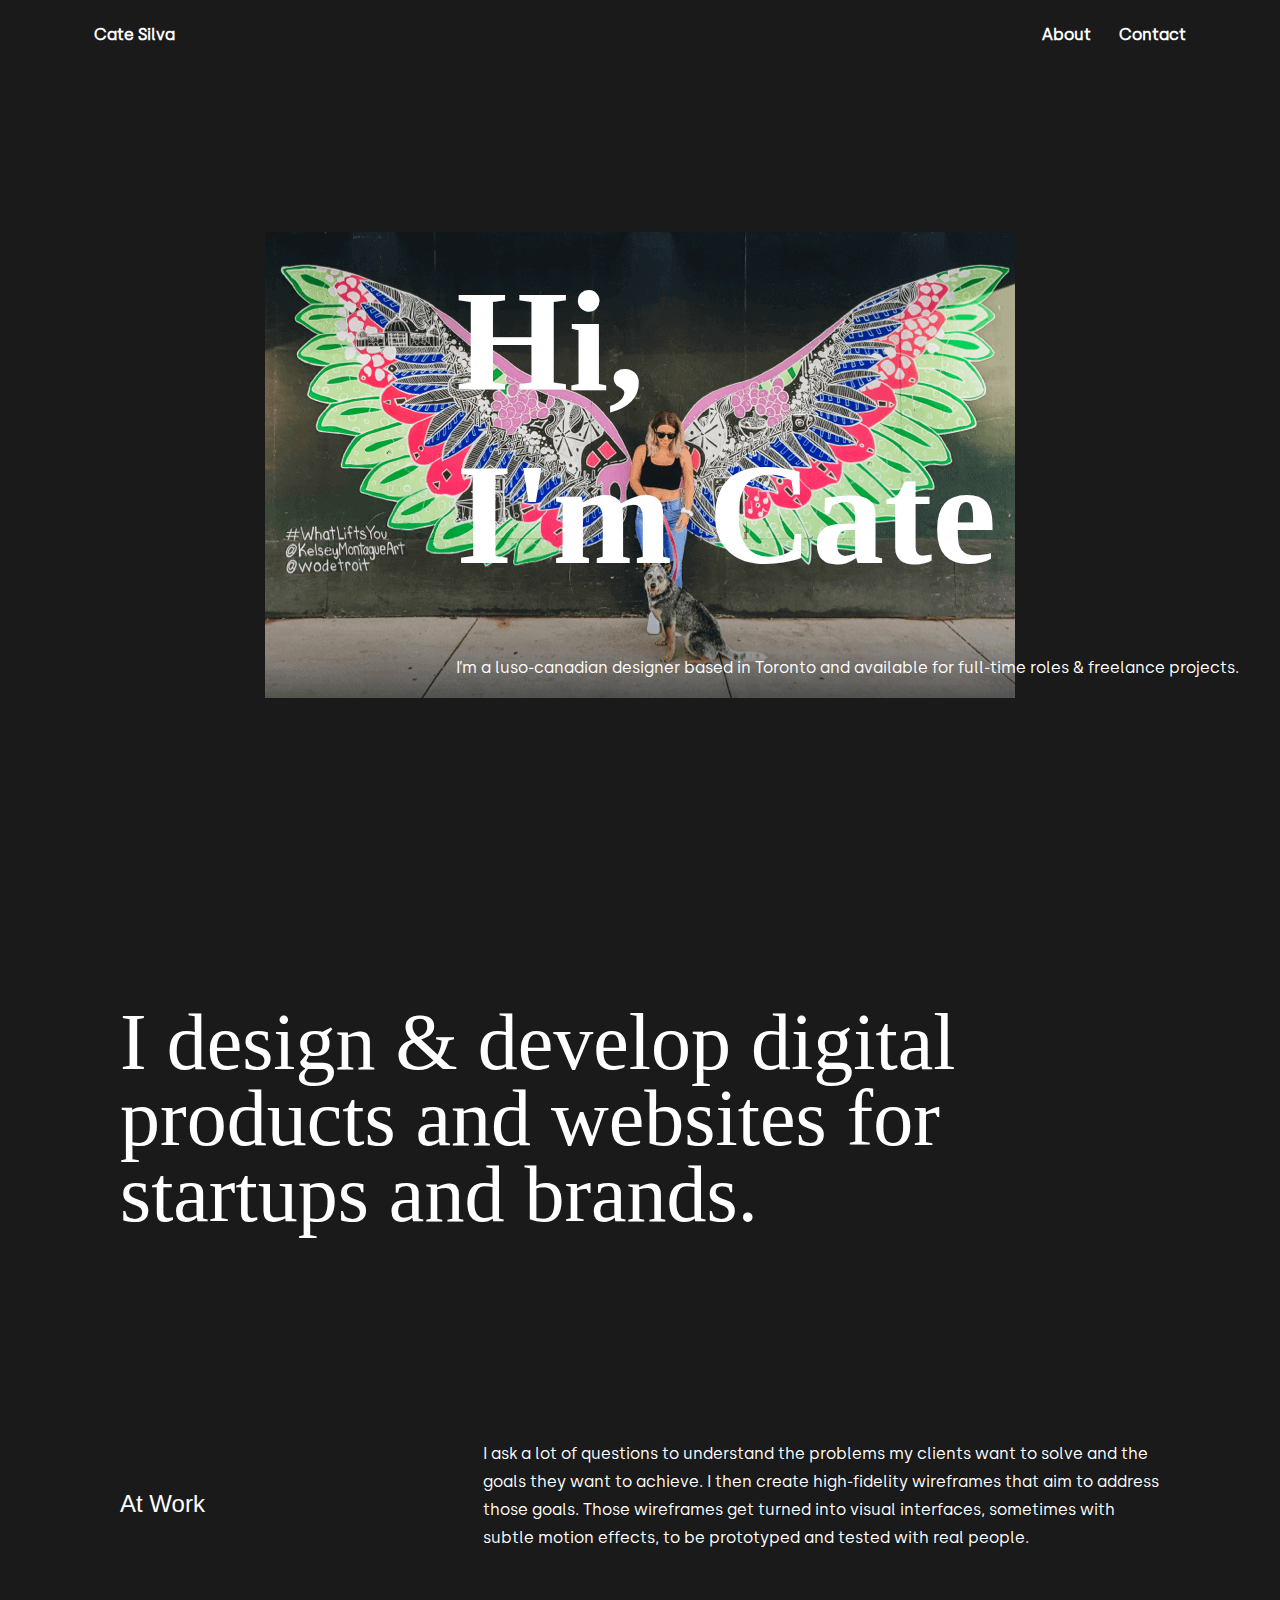
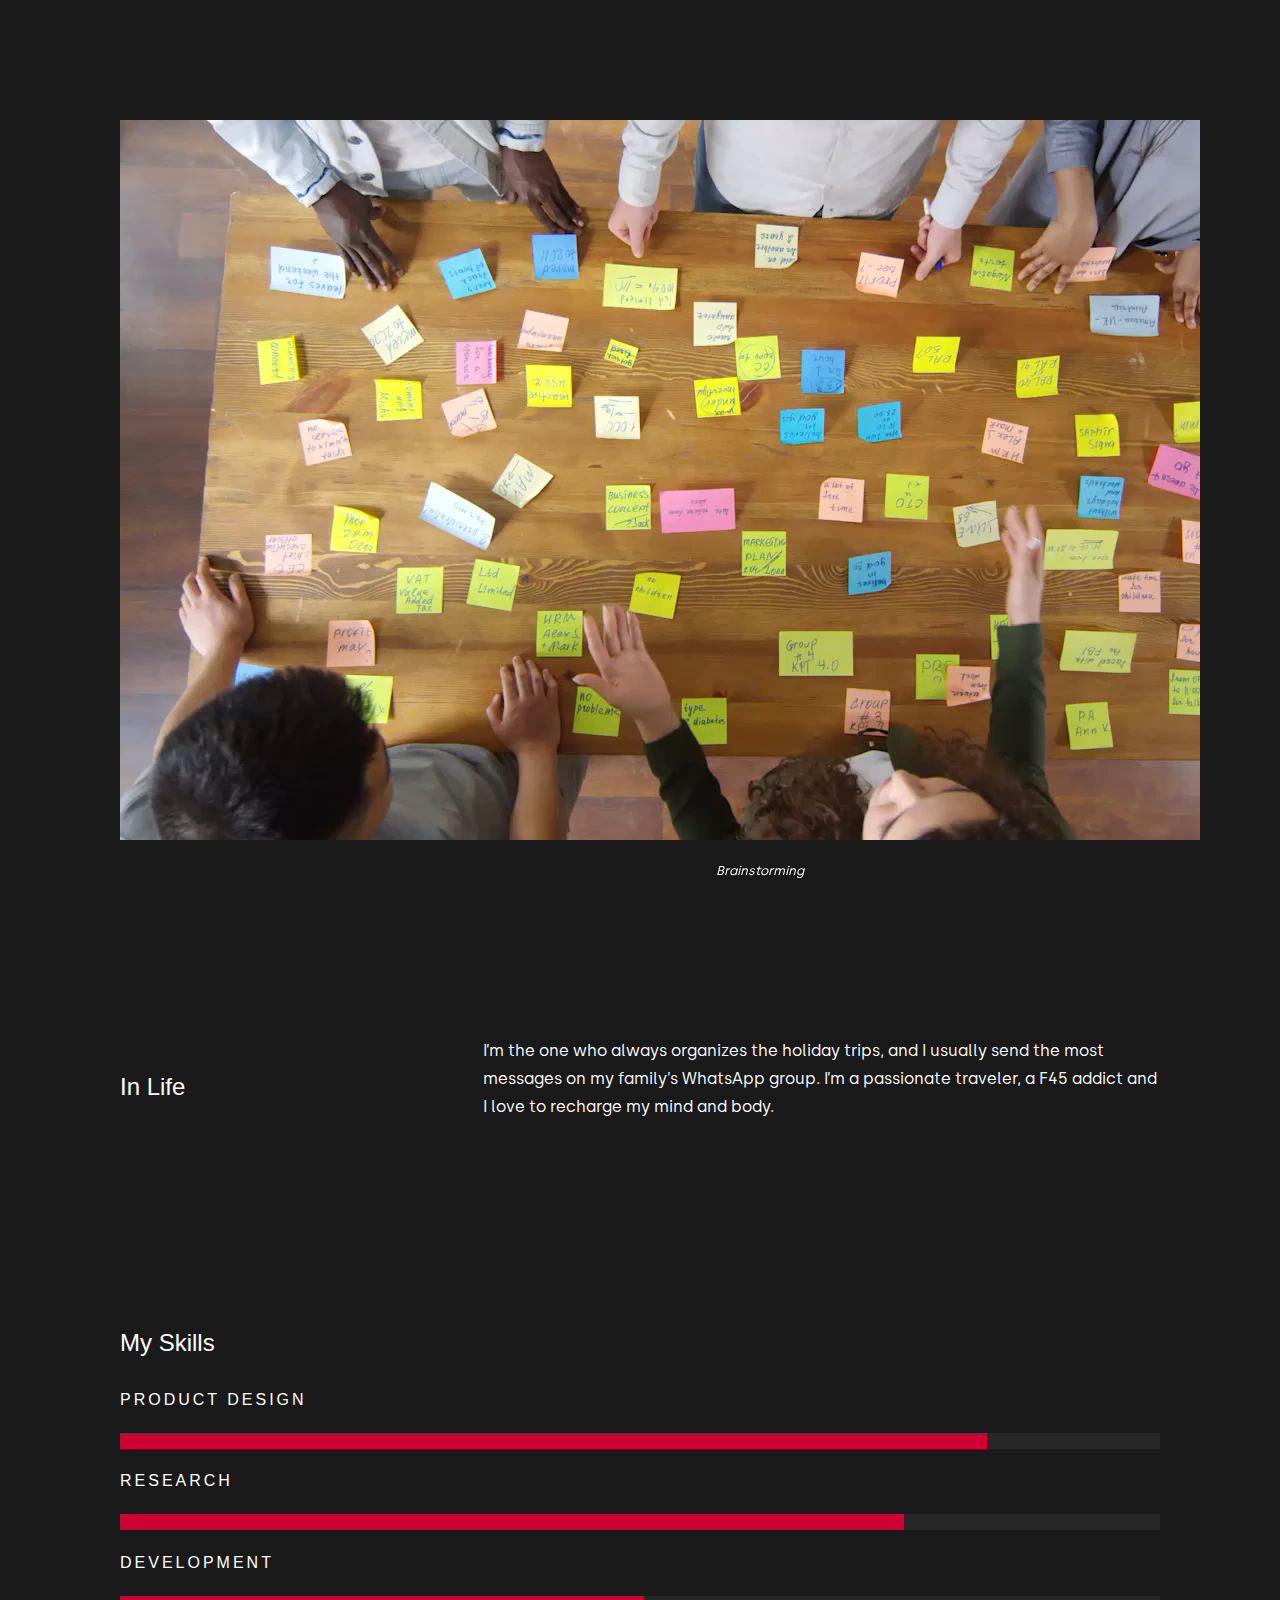
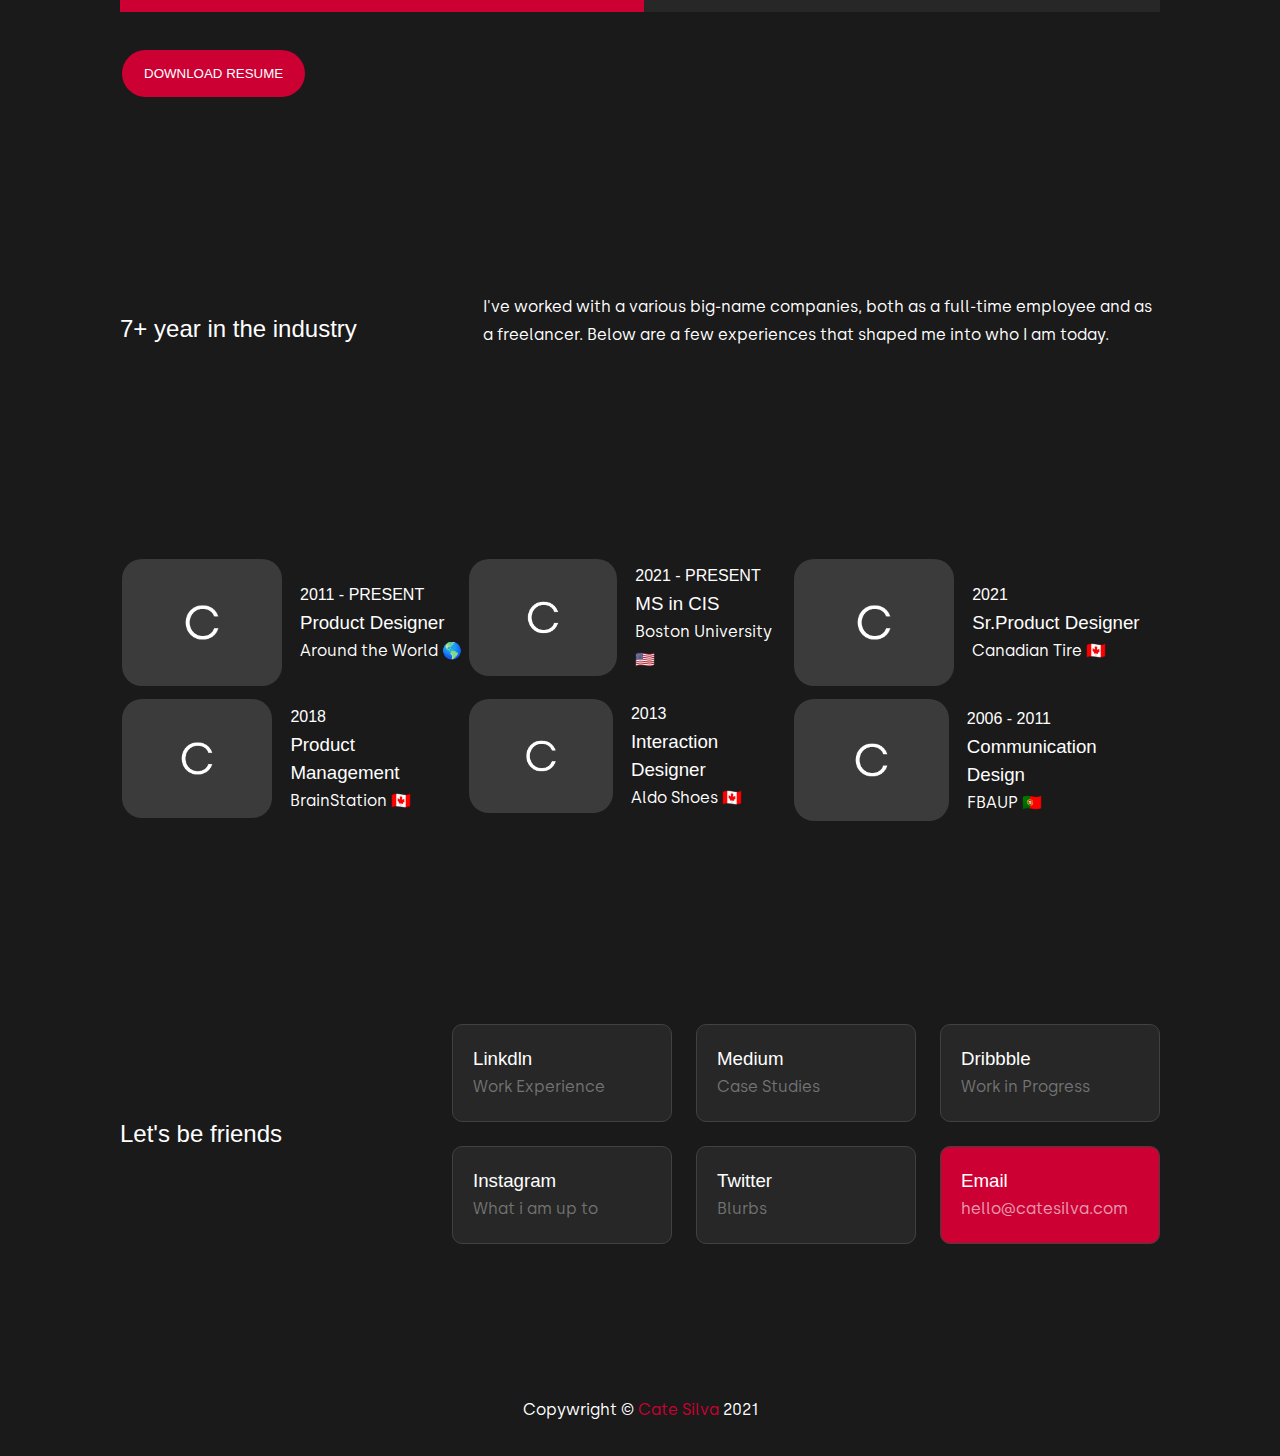
==== about.html @ ac08a16f "final project" ====
<!DOCTYPE html>
<html lang="en">
   <head>
      <title>Cate Silva - Creative Developer</title>
      <!-- Metadata -->
      <!-- Adding metadata to define information about the data that will be used by both search engines and web services -->
      <meta charset="utf-8" />
      <meta name="viewport" content="width=device-width, initial-scale=1, shrink-to-fit=no" />
      <meta name="description" content="Product designer turned developer. Passionate about creating inclusive experiences through code, research and empathy.">
      <meta name="author" content="Cate Silva">
      <meta name="viewport" content="width=device-width, initial-scale=1">
      <link rel="stylesheet" href="css/styles.css">
   </head>
   <body>
      <div class="container">
         <!-- Header -->
         <header>
            <!-- Navigation -->
            <nav class="navbar">
               <div class="container flex">
                  <a class="nav-brand" href="index.html">Cate Silva</a> 
                  <ul class="nav-list">
                     <li><a href="">About</a></li>
                     <li><a href="contact.html">Contact</a></li>
                  </ul>
               </div>
            </nav>
            <!-- end Navigation -->
         </header>
         <!-- Header -->
         <!-- Main -->
         <main>
            <section>
               <div class="offset-layout project--5">
                  <div></div>
                  <div>
                     <h1>Hi,<br> I'm Cate</h1>
                     <br>
                     <p>I’m a luso-canadian designer based in Toronto and available for full-time roles & freelance projects.</p>
                  </div>
               </div>
            </section>
         </main>
         <div class="container">
            <aside class="my-6 py-5">
               <div class="container">
                  <p class="lead">
                     I design & develop digital products and websites for startups and brands.
                  </p>
               </div>
            </aside>
            <!-- Main -->
            <section class="my-6 py-5">
               <div class="container">
                  <div class="offset-layout">
                     <h2 class="md">At Work</h2>
                     <p>
                        I ask a lot of questions to understand the problems my clients want to solve and the goals they want to achieve. I then create high-fidelity wireframes that aim to address those goals. Those wireframes get turned into visual interfaces, sometimes with subtle motion effects, to be prototyped and tested with real people.
                     </p>
                  </div>
               </div>
            </section>
            <aside class="my-2 py-2">
               <div class="container">
                  <div class="col-layout">
                     <div class="col">
                        <video autoplay="" muted="" loop="" id="video">
                           <source src="vid/video.mp4" type="video/mp4">
                           <source src="vid/video.webm" type="video/webm">
                           <source src="vid/video.ogv" type="video/ogg">
                        </video>
                        <p class="subtitle align-center">Brainstorming</p>
                     </div>
                     <div class="col">
                        <img src="img/about-prototype.png" alt="" class="img-fluid">
                        <p class="subtitle align-center">Prototyping</p>
                     </div>
                  </div>
               </div>
            </aside>
            <section class="my-6 py-5">
               <div class="container">
                  <div class="offset-layout">
                     <h2 class="md">In Life</h2>
                     <p>
                        I’m the one who always organizes the holiday trips, and I usually send the most messages on my family’s WhatsApp group. I’m a passionate traveler, a F45 addict and I love to recharge my mind and body.
                     </p>
                  </div>
               </div>
            </section>
            <section class="my-6 py-5">
               <div class="container">
                  <h2 class="mb-3">My Skills</h2>
                  <div>
                     <div class="wide h4">Product Design</div>
                     <progress class="amount-progress" value="100000" max="120000">90 %</progress>
                  </div>
                  <div>
                     <div class="wide h4">Research</div>
                     <progress class="amount-progress" value="90500" max="120000">70 %</progress>
                  </div>
                  <div>
                     <div class="wide h4">Development</div>
                     <progress class="amount-progress" value="60500" max="120000">70 %</progress>
                  </div>
                  <br>
                  <button type="submit" onclick="window.location.href='doc/resume.pdf'" value="Download Resume">Download Resume</button>
               </div>
            </section>
            <section class="my-6 py-5">
               <div class="container">
                  <div class="offset-layout">
                     <h2 class="md">7+ year in the industry</h2>
                     <p>
                        I've worked with a various big-name companies, both as a full-time employee and as a freelancer. Below are a few experiences that shaped me into who I am today. 
                     </p>
                  </div>
               </div>
            </section>
            <section class="my-6 py-5">
               <div class="container">
                  <!-- start flex column layout -->
                  <div class="tla-layout">
                     <!-- stat col 1 -->
                     <div class="col">
                        <table class="knowl-wrapper">
                           <tr>
                              <td class="first-row"><img src="img/exp_cate.png" alt="" class="img-rounded img-fluid">
                              </td>
                              <td>
                                 <h3 class="h4">2011 - Present</h3>
                                 <h3>Product Designer</h3>
                                 <p class="">Around the World 🌎️</p>
                              </td>
                           </tr>
                        </table>
                     </div>
                     <!-- end col 1 -->
                     <!-- stat col 2 -->
                     <div class="col">
                        <table class="knowl-wrapper">
                           <tr>
                              <td class="first-row">
                                 <img src="img/exp_cate.png" alt="" class="img-bottom img-rounded img-fluid">
                              </td>
                              <td>
                                 <h3 class="h4">2021 - Present</h3>
                                 <h3>MS in CIS </h3>
                                 <p class="">Boston University 🇺🇸</p>
                              </td>
                           </tr>
                        </table>
                     </div>
                     <!-- end col 2 -->
                     <!-- stat col 3 -->
                     <div class="col">
                        <table class="knowl-wrapper">
                           <tr>
                              <td class="first-row"><img src="img/exp_cate.png" alt="" class="img-rounded img-fluid"></td>
                              <td>
                                 <h3 class="h4">2021</h3>
                                 <h3>Sr.Product Designer</h3>
                                 <p class="">Canadian Tire 🇨🇦</p>
                              </td>
                           </tr>
                        </table>
                     </div>
                     <!-- end col 3 -->
                     <!-- stat col 4 -->
                     <div class="col">
                        <table class="knowl-wrapper">
                           <tr>
                              <td class="first-row"><img src="img/exp_cate.png" alt="" class="img-rounded img-fluid"></td>
                              <td>
                                 <h3 class="h4">2018</h3>
                                 <h3>Product Management</h3>
                                 <p class="">BrainStation 🇨🇦</p>
                              </td>
                           </tr>
                        </table>
                     </div>
                     <!-- end col 4 -->
                     <!-- stat col 5 -->
                     <div class="col">
                        <table class="knowl-wrapper">
                           <tr>
                              <td class="first-row"><img src="img/exp_cate.png" alt="" class="img-rounded img-fluid"></td>
                              <td>
                                 <h3 class="h4">2013</h3>
                                 <h3>Interaction Designer</h3>
                                 <p class="">Aldo Shoes 🇨🇦</p>
                              </td>
                           </tr>
                        </table>
                     </div>
                     <!-- end col 5 -->
                     <!-- stat col 6 -->
                     <div class="col">
                        <table class="knowl-wrapper">
                           <tr>
                              <td class="first-row"><img src="img/exp_cate.png" alt="" class="img-rounded img-fluid"></td>
                              <td>
                                 <h3 class="h4">2006 - 2011</h3>
                                 <h3>Communication Design</h3>
                                 <p class="">FBAUP 🇵🇹</p>
                              </td>
                           </tr>
                        </table>
                     </div>
                     <!-- end col 6 -->
                  </div>
                  <!-- end flex column layout -->
               </div>
            </section>
            <section class="my-6 py-5">
               <div class="container">
                  <div class="offset-layout">
                     <h2 class="md">Let's be friends</h2>
                     <div class="social-list">
                        <div class="item">
                           <h3 class="linkdln">Linkdln</h3>
                           <p>Work Experience</p>
                        </div>
                        <div class="item">
                           <h3 class="medium">Medium</h3>
                           <p>Case Studies</p>
                        </div>
                        <div class="item">
                           <h3 class="dribbble">Dribbble</h3>
                           <p>Work in Progress</p>
                        </div>
                        <div class="item">
                           <h3 class="instagram">Instagram</h3>
                           <p>What i am up to</p>
                        </div>
                        <div class="item">
                           <h3 class="twitter">Twitter</h3>
                           <p>Blurbs</p>
                        </div>
                        <div class="item email">
                           <h3>Email</h3>
                           <p>hello@catesilva.com</p>
                        </div>
                     </div>
                  </div>
               </div>
            </section>
            <!-- Footer -->
            <footer class="my-2 py-2">
               <p class="text-center">Copywright &copy; <a href="index.html">Cate Silva</a> 2021</p>
            </footer>
            <!-- End footer -->
         </div>
         <!-- END PAGE CONTENT -->
      </div>
   </body>
</html>
---- css/styles.css ----
/*Color Variables*/
 :root {
     --body-font-family: 'Silka Regular', sans-serif;
     --body-font-heading: 'Silka Bold', sans-serif;
     --body-font-size:1rem;
     --body-font-weight:300;
     --body-line-height:1.75rem;
     --body-text-align:left;
     --body-background:#1a1a1a;
     --body-color:#FFF;
     --accent-color: #CC0033;
     --accent-hover:#b3002d;
     --grey: #727272;
     --mid-grey:#272727;
     --light-grey: #414141;
     --color-linkdln: #2867B2;
     --color-medium: #657786;
     --color-dribbble: #ea4c89;
     --color-instagram: #833AB4;
     --color-twitter: #1da1f2;
     --color-purple:rgb(88, 55, 97);
 }

/* Fonts */
 @import url('https://fonts.googleapis.com/css2?family=Inter:wght@100;200;300;400;500;600;700;800;900&display=swap');
      

 @font-face {
     font-family: 'Silka Regular';
     font-style: normal;
     font-weight: normal;
     src: local('Silka Regular'), url('../fonts/Silka-Regular.woff') format('woff');
}
 @font-face {
     font-family: 'EksellDisplay-Small';
     font-style: normal;
     font-weight: normal;
     src: local('EksellDisplay-Small'), url('../fonts/EksellDisplay-Small.woff') format('otf');
}
 @font-face {
     font-family: 'EksellDisplay-Small';
     font-style: normal;
     font-weight: normal;
     src: local('EksellDisplay-Small'), url('../fonts/EksellDisplay-Small.woff') format('woff');
}
 @font-face {
     font-family: 'EksellDisplayWeb-Medium';
     font-style: normal;
     font-weight: 400;
     src: local('EksellDisplayWeb-Medium'), url('../fonts/EksellDisplayWeb-Medium.woff') format('woff');
}
 @font-face {
     font-family: 'EksellDisplay-Large';
     font-style: normal;
     font-weight: 400;
     src: local('EksellDisplay-Large'), url('../fonts/EksellDisplay-Large.woff') format('woff');
}
/* General */
 *, *::before, *::after {
     box-sizing: border-box;
     padding: 0;
     margin: 0;
}
 html {
     height: 100%;
     background-color: var(--body-background);
}
 body {
     margin: 0;
     font-family: var(--body-font-family);
     font-size: var(--body-font-size);
     font-weight: var(--body-font-weight);
     line-height: var(--body-line-height);
     color: var(--body-color);
     text-align:var(--align-left);
     min-height:100%;
     position:relative;
}
 ul {
     list-style: none;
}
 a {
     text-decoration:none;
     color:inherit;
}
 a:hover, .social-list .item:hover{
    cursor: pointer;
}
 .img-fluid {
     width: 100%;
     height: auto;
}

 .img-rounded {
     border-radius: 1.25rem;
}
}
 #video {
     width: 100%;
     height: auto;
}
 p {
    margin: 0 0 1rem 0;
}
 .navbar {
     background-color: var(--primary-color);
     height: 70px;
}
 .navbar ul {
     display: flex;
}
 .navbar .flex {
     justify-content: space-between;
}
 .navbar a {
     padding: 0.625rem;
     margin: 0 0.25rem;
     font-weight:600;
}
 .navbar a:hover {
     color:var(--blue);
}
 .nav-brand img{
     width:9rem;
}
 @media (max-width: 500px) {
     .navbar {
         height: 110px;
    }
     .navbar .flex {
         flex-direction: column;
    }
     .navbar ul {
         padding: 0.625rem;
    }
}
 .container {
     max-width: 1600px;
     margin: 0 auto;
     overflow: auto;
     padding: 0 2.5rem;
}
 .flex {
     display: flex;
     justify-content: center;
     align-items: center;
     height: 100%;
}
 main {
     position: relative;
     height: calc(100vh - 110px);
     display: flex;
     justify-content: center;
     align-items: center;
    /*background:url(../img/bg.jpeg) no-repeat scroll center center;
    */
}

#btnId {
    min-width:12.5rem;
}

 .sub-title {
     margin: 50px auto;
     font-size: 18px;
     line-height: 23px;
}
 .align-center {
     text-align:center;
     margin:0 auto;
}
 .text-center {
     text-align: center;
}
 .text-left {
     text-align: left;
}
 .text-right {
     text-align: right;
}
 .lg {
     font-size: 3rem;
}
 h1 {
     text-transform: capitalize;
     font-size: 9rem;
     line-height: 1.2;
     margin-top: 20px;
     margin: 1.5rem 0;
     font-family: 'EksellDisplasy-Large';
}
 .lead {
     font-size: 5rem;
     font-family: 'EksellDisplasy-Large';
     line-height: 4.75rem;
}
 h2, h3 {
     font-weight: 400;
     font-family: var(--body-font-heading);
}
 .subtitle {
     margin-top: 0.5rem;
     font-style: italic;
     font-size:0.8rem;
}
 .h4 {
     font-size:1rem;
     font-weight: 400;
     font-family: var(--body-font-heading);
     text-transform:uppercase;
}
 .wide {
     letter-spacing: 3px;     
     padding:0.8rem 0;
}
 .text-uppercase {
     text-transform:uppercase;
}
 .my-1 {
     margin: 1rem 0;
}


/* Cover Page */
 .wave-hand {
     width:4rem;
     vertical-align:baseline;
}
 .wave-hand {
     animation-name: wave-animation;
     animation-duration: 2.5s;
     animation-iteration-count: infinite;
     transform-origin: 70% 70%;
     display: inline-block;
}
 @keyframes wave-animation {
     0% {
         transform: rotate( 0.0deg) 
    }
     10% {
         transform: rotate(14.0deg) 
    }
     20% {
         transform: rotate(-8.0deg) 
    }
     30% {
         transform: rotate(14.0deg) 
    }
     40% {
         transform: rotate(-4.0deg) 
    }
     50% {
         transform: rotate(10.0deg) 
    }
     60% {
         transform: rotate( 0.0deg) 
    }
     100% {
         transform: rotate( 0.0deg) 
    }
}
/* Gallery */
 .gallery {
     display: grid;
     grid-template-columns: repeat(8, 1fr);
     grid-template-rows: repeat(5, 8vw);
     grid-gap: 1.5rem;
}
 .gallery__img {
     width: 100%;
     height: 100%;
     object-fit: cover;
     display: block;
     box-shadow:0 2px 5px 0 rgb(0 0 0 / 16%), 0 2px 10px 0 rgb(0 0 0 / 12%);
}
 .gallery__item--1 {
     grid-column-start: 1;
     grid-column-end: 3;
     grid-row-start: 1;
     grid-row-end: 3;
}
 .gallery__item--2 {
     grid-column-start: 3;
     grid-column-end: 5;
     grid-row-start: 1;
     grid-row-end: 3;
}
 .gallery__item--3 {
     grid-column-start: 5;
     grid-column-end: 9;
     grid-row-start: 1;
     grid-row-end: 6;
}
 .gallery__item--4 {
     grid-column-start: 1;
     grid-column-end: 5;
     grid-row-start: 3;
     grid-row-end: 6;
}
 .gallery__item--5 {
     grid-column-start: 1;
     grid-column-end: 5;
     grid-row-start: 6;
     grid-row-end: 9;
}

 .gallery__item--6 {
     grid-column-start: 5;
     grid-column-end: 9;
     grid-row-start: 6;
     grid-row-end: 9;
    }

     .gallery__item {
      overflow: hidden;
      position: relative;
      border-radius:20px;
      }
      .gallery__item img{
      transition: transform .5s ease;
      cursor:pointer;
      }
      .gallery__item:hover img{
      transform: scale(1.5);
      }

      .gallery__item:hover .bottom-to-top{
              transform: translateY(0px);
      }

      .bottom-to-top {
      bottom: 0;
      left: 0;
      display: block;
      width: 100%;
      position: absolute;
      padding: 0.8rem 0.3rem;
      text-align:center;
      color:#fff;
      transform: translateY(55px);
      transition-property: all;
      transition-duration: .5s;
      transition-timing-function: cubic-bezier(0, 1, 0.5, 1);
      }
      .gallery__item:first-child span {
      background: rgb(69, 34, 62);
      }
      .gallery__item:nth-child(2) span {
      background: rgb(89, 87, 87); 
            }
      .gallery__item:nth-child(3) span {
      background: #AC0100;
      }
      .gallery__item:nth-child(4) span {
      background: rgb(99, 89, 47);
      }
/* Contact */

 .contact-me {
     position: relative;
     height: calc(100vh - 120px);
     display: flex;
     justify-content: center;
     align-items: center;
}


small,
footer a,
.link {
    color: var(--accent-color);
}

.dark{
    color:var(--mid-grey);
}

/*input fields*/
input[type=text], input[type=email] {
     width: 100%;
     padding: 12px 0px;
     margin: 8px 0px;
     box-sizing: border-box;
     border:none;
     outline:none;
     background-color: var(--body-background);
     border-bottom:1px solid var(--light-grey);
     font-family: var(--body-font-family);
     color:var(--grey);
}

 textarea:focus, input[type=text]:focus, input[type=email]:focus {
     outline:none;
     background-color: var(--body-background);
     border-bottom:1px solid var(--accent-color);
}
 button[type=submit] {
     background-color: var(--accent-color);
     font-family: var(--body-font-heading);
     border: none;
     color: white;
     padding: 1rem 1.375rem;
     text-decoration: none;
     margin: 0.25rem 0.125rem;
     cursor: pointer;
     border-radius: 10rem;
     text-transform:uppercase;
}

.field button[type=submit] {
    margin-top:2rem;
}

 ::placeholder {
     color:var(--light-grey);
}

/* About */
 .knowl-wrapper td.first-row {
     padding-right:1rem;
}

 .knowl-wrapper p{
     margin-bottom: 0.5rem;
}
 .knowl-wrapper img{
     max-width: 160px;
}
 .softwares li {
     display: inline-block;
     padding-right: 0.625rem;
}
 .softwares li:nth-child(5){
     width: 3rem;
}
 .softwares .icon {
     width: 3.75rem;
}
 .tla-layout {
     display: grid;
     grid-template-columns: auto auto auto;
}
 .col-layout {
     display: grid;
     grid-template-columns: 1fr 1fr;
     grid-gap: 1.5rem;
     align-items: center;
}
 .offset-layout {
     display: grid;
     grid-template-columns: 1fr 2fr;
     grid-gap: 1.5rem;
     align-items: center;
}
 .project-frame {
     position: relative;
     height: calc(100vh - 110px);
     display: flex;
     justify-content: center;
     align-items: center;
}
 .project--1 {
     background:url(../img/front_easier_parking.png) no-repeat center center;
}
 .project--2 {
     background:url(../img/front_online_banner_adds.png) no-repeat center center;
}
 .project--3 {
     background:url(../img/front_triangles.png) no-repeat center center;
}

 .project--4 {
     background:url(../img/front_pas.png) no-repeat center center;
}

 .project--5 {
     background:url(../img/front_about.png) no-repeat center center;
}

 .social-list {
     display: grid;
     grid-template-columns: 1fr 1fr 1fr;
     grid-gap: 1.5rem;
     align-items: center;
}
 .social-list .item {
     padding: 20px;
     border-radius: 10px;
     border: 1px solid var(--light-grey);
     min-width: 220px;
     background: var(--mid-grey);
}
 .social-list .item p {
     margin:0px;
     color:var(--grey);
}
 .social-list .item:hover h3.linkdln {
     color: var(--color-linkdln);
}
 .social-list .item:hover h3.medium {
     color: var(--color-medium);
}
 .social-list .item:hover h3.dribbble {
     color: var(--color-dribbble);
}
 .social-list .item:hover h3.instagram {
     color: var(--color-instagram);
}
 .social-list .item:hover h3.twitter {
     color: var(--color-twitter);
}
 .social-list .item:hover h3.email {
     color: var(--accent-color);
}
 .social-list .email {
     background-color: var(--accent-color);
}
 .social-list .email p {
     color:var(--white);
     opacity:0.6;
}
 progress {
    /* Reset the default appearance */
     -webkit-appearance: none;
     -moz-appearance: none;
     appearance: none;
     height: 1.rem;
     width:100%;
}
 progress::-webkit-progress-bar {
     background-color:var(--mid-grey);
}
 progress::-webkit-progress-value {
     background-color:var(--accent-color);
}
 progress::-moz-progress-bar {
    /* style rules */
}

/* For mobile devices */
 @media only screen and (max-width: 767px) {
     .social-list, .tla-layout, .offset-layout{
         display: grid;
         grid-template-columns: 1fr ;
    }
    .knowl-wrapper td.first-row {
         display:none;
    }
     h1 {
         font-size: 3rem;
    }
    .img-rounded {
         border-radius: 0.3rem;
    }
    .contact-me .col-layout{
         display: block;
    }
    .bottom-to-top {
    font-size: 0.6rem;
    line-height: 0.7rem;
    }
}
/* For ipad devices */
 @media only screen and (min-device-width: 481px) and (max-device-width: 1024px) and (orientation:portrait) {
    /* For general iPad layouts */
     .social-list, .tla-layout, .offset-layout{
         display: grid;
         grid-template-columns: 1fr 1fr;
    }
     .bottom-to-top {
    font-size: 0.6rem;
    line-height: 0.7rem;
    }
}





ul.nesting-list {
    margin: 2rem 0px;
}

/* Helpers */
 .mr-2 {
     margin-right: 0.5rem;
}
 .mx-2 {
     margin: 0 0.5rem;
}
 .mx-3 {
     margin: 0 1rem;
}
 .mx-4 {
     margin: 0 1.5rem;
}
 .mx-5 {
     margin: 0 3rem;
}
 .mb-2 {
     margin-bottom: 0.5rem;
}
 .mb-3 {
     margin-bottom: 1rem;
}
 .mb-4 {
     margin-bottom: 1.5rem;
}
 .mb-5 {
     margin-bottom: 3rem;
}
 .mt-3 {
     margin-top: 0.5rem;
}
 .mt-3 {
     margin-top: 1rem;
}
 .mt-4 {
     margin-top: 1.5rem;
}
 .mt-5 {
     margin-top: 3rem;
}
 .my-2 {
    margin: 0.5rem 0;
}
 .my-3 {
    margin: 1rem 0;
}
 .my-4 {
    margin: 1.5rem 0;
}
 .my-5 {
    margin: 3rem 0;
}
 .my-6 {
    margin: 6rem 0;
}
 .pb-2 {
    padding-bottom: 0.5rem;
}
 .pb-3 {
    padding-bottom: 1rem;
}
 .pb-4 {
    padding-bottom: 1.5rem;
}
 .pb-5 {
    padding-bottom: 3rem;
}
 .pt-2 {
    padding-top: 0.5rem;
}
 .pt-3 {
    padding-top: 1rem;
}
 .pt-4 {
    padding-top: 1.5rem;
}
 .pt-5 {
    padding-top: 3rem;
}
 .px-2 {
    padding: 0 0.5rem;
}
 .px-3 {
    padding: 0 1rem;
}
 .px-4 {
    padding: 0 1.5rem;
}
 .px-5 {
    padding: 0 3rem;
}
 .py-2 {
    padding: 0.5rem 0;
}
 .py-3 {
    padding: 1rem 0;
}
 .py-4 {
    padding: 1.5rem 0;
}
 .py-5 {
    padding: 3rem 0;
}
 .py-6 {
    padding: 6rem 0;
}
 .px-2 {
    padding: 0 0.5rem;
}
 .px-3 {
    padding: 0 1rem;
}
 .px-4 {
    padding: 0 1.5rem;
}
 .px-5 {
    padding: 0 3rem;
}
 .px-6 {
    padding: 0 6rem ;
}
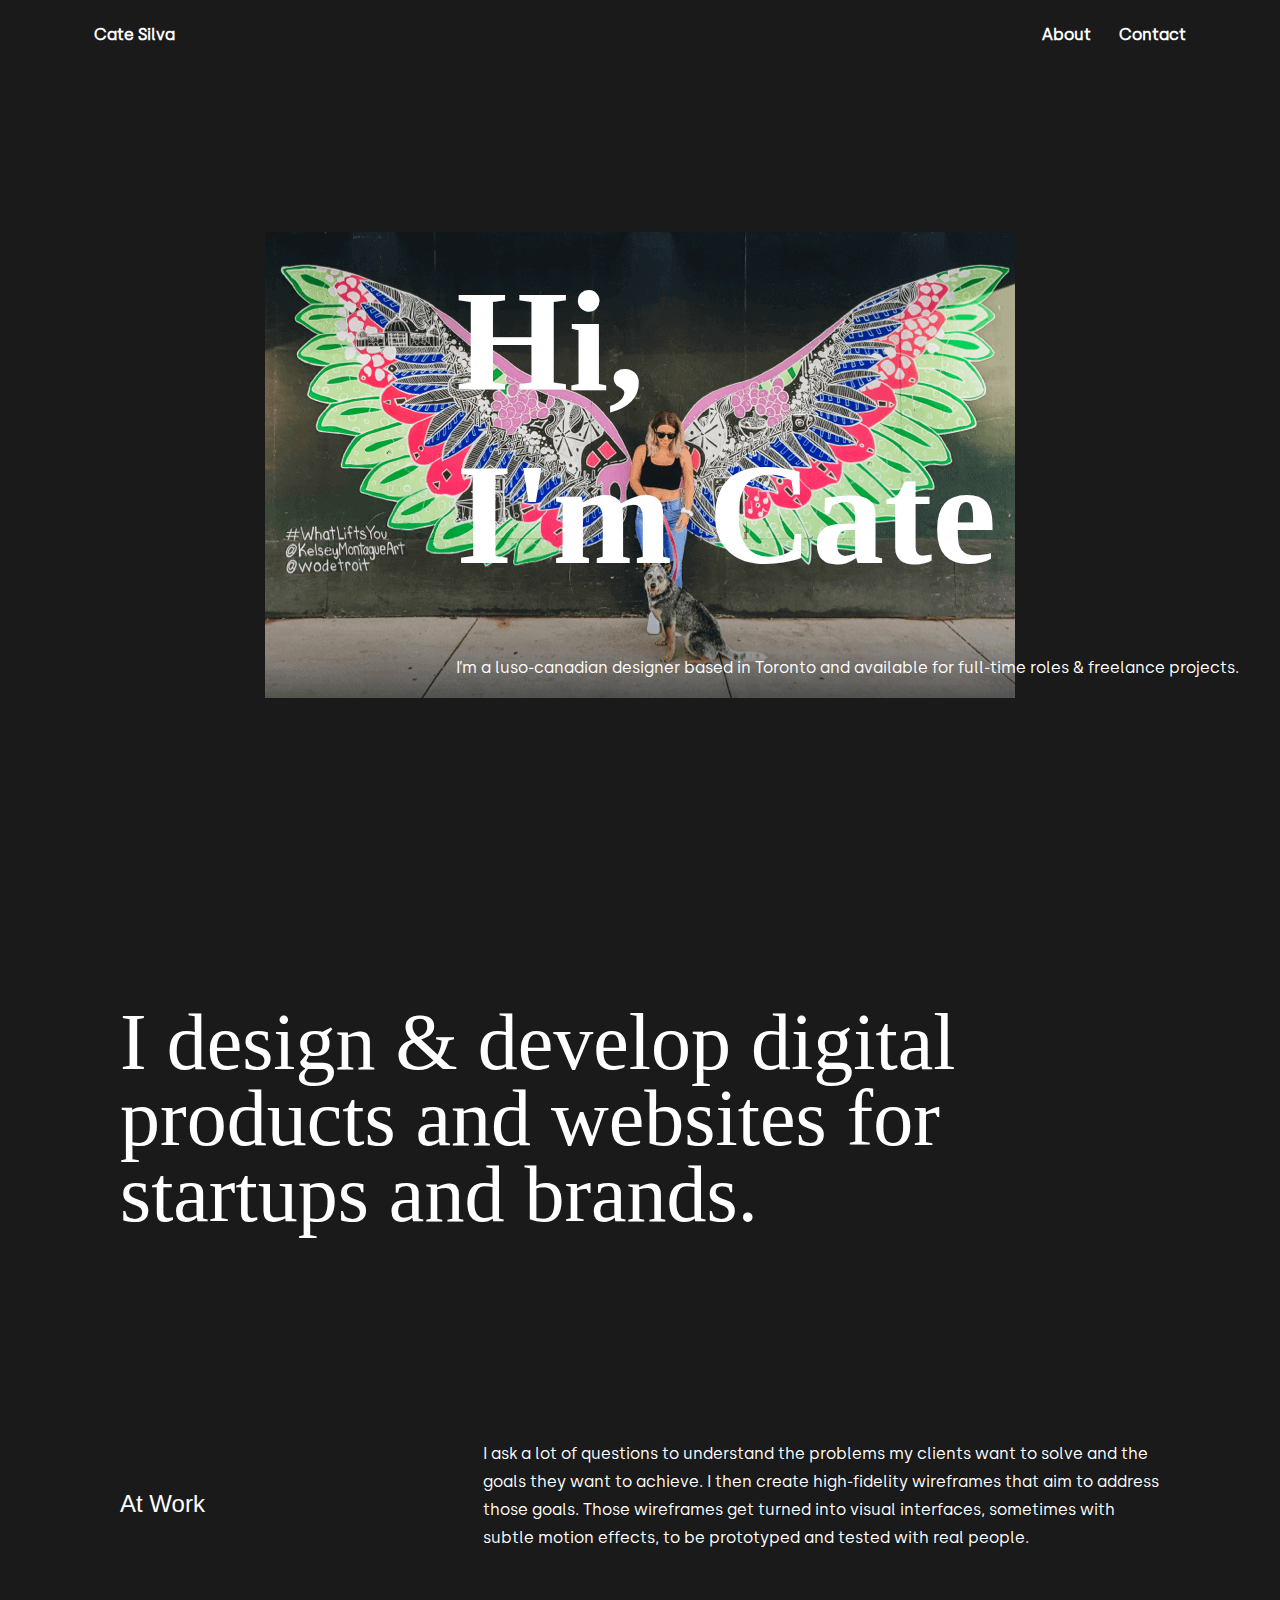
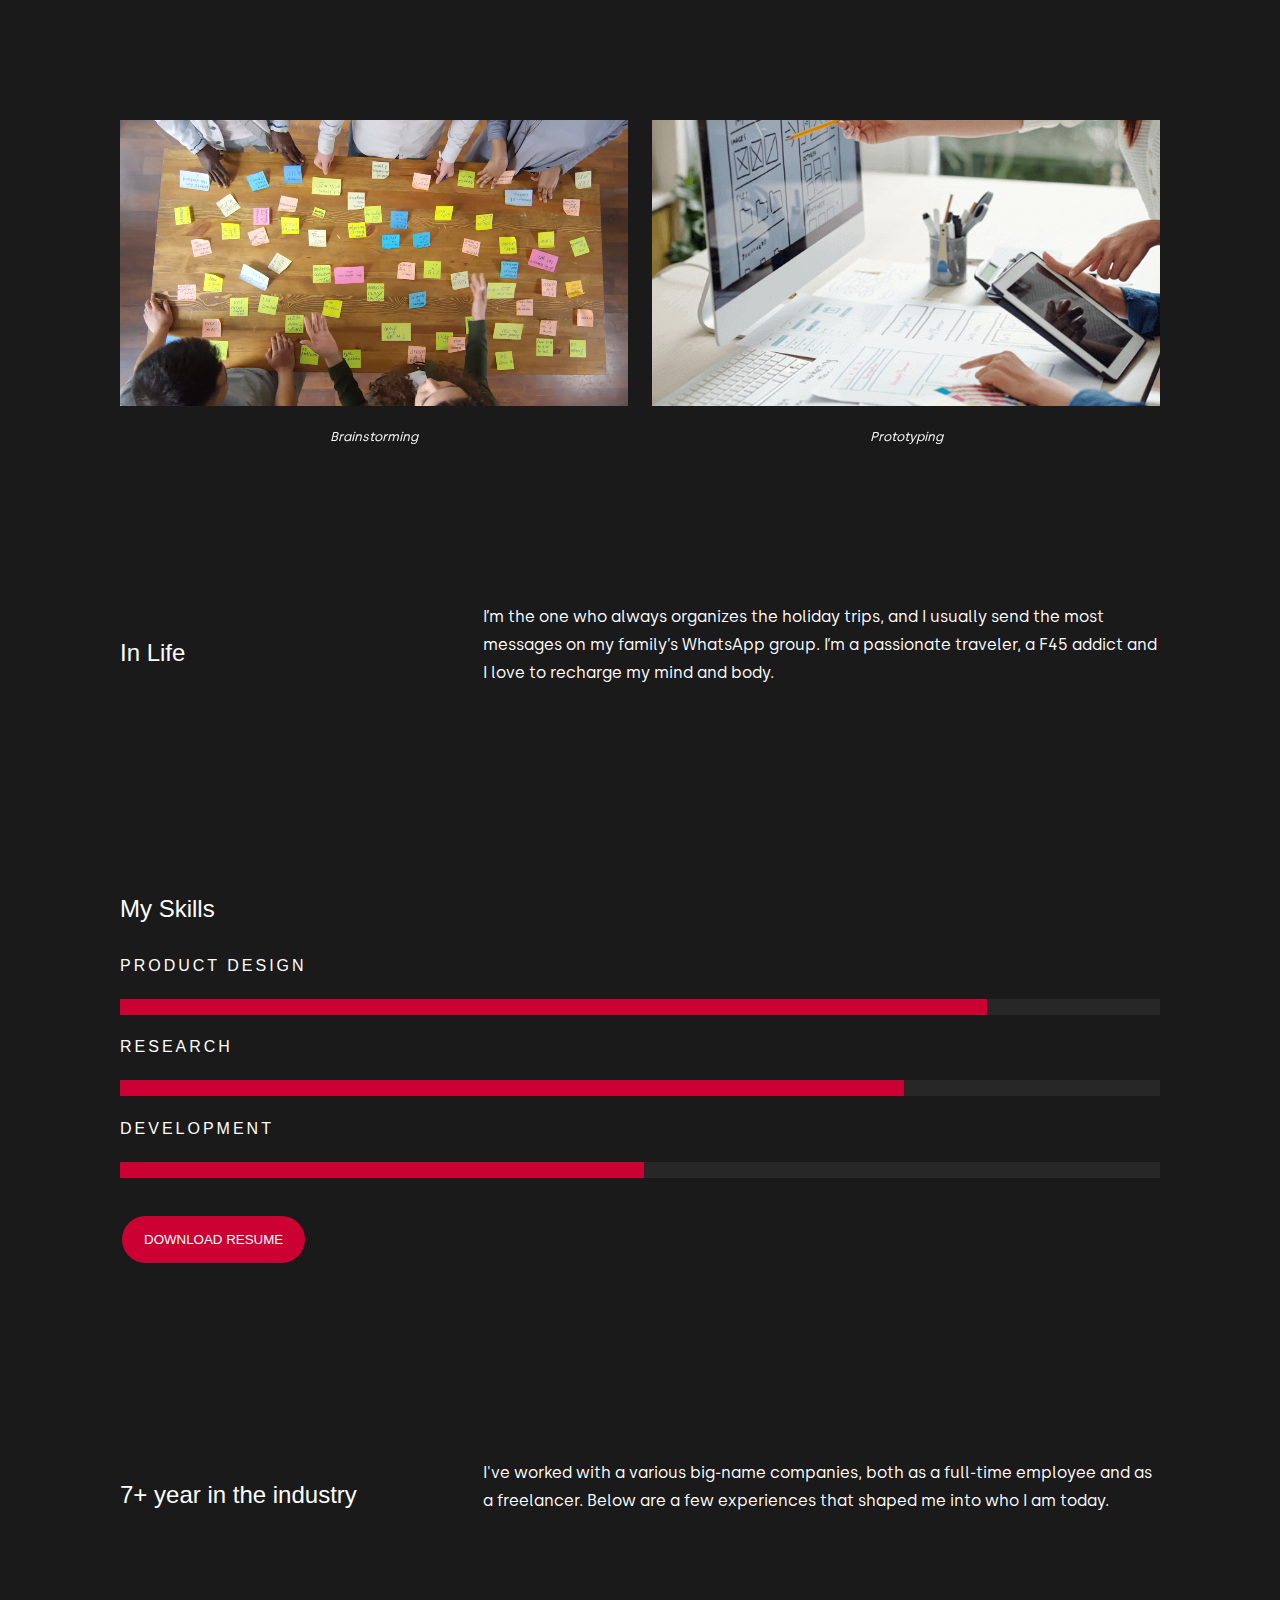
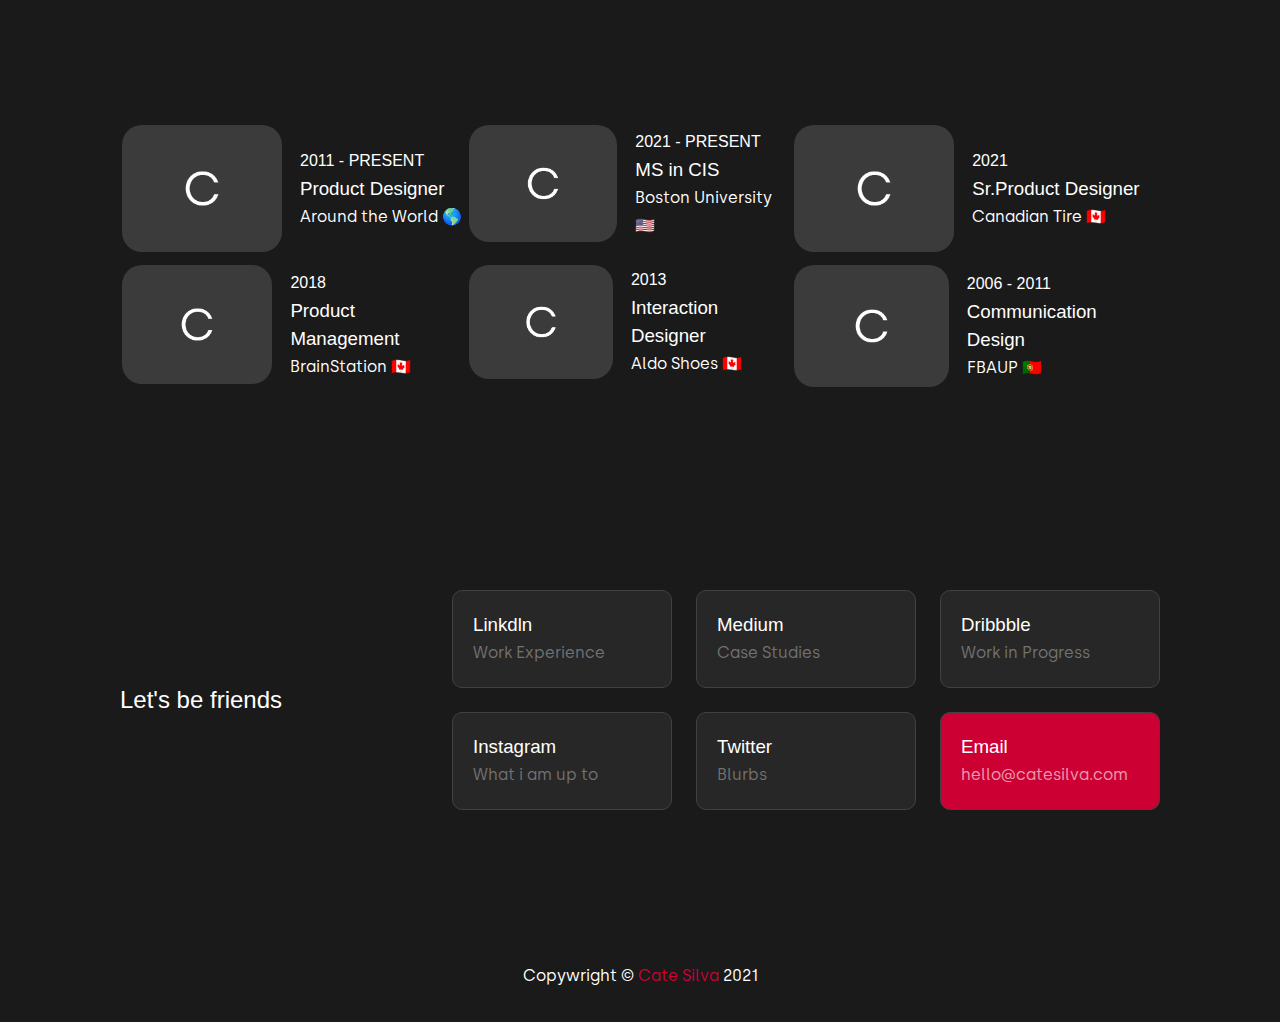
==== commit 051d1476: "updates" ====
--- a/about.html
+++ b/about.html
@@ -217,26 +217,36 @@
                   <div class="offset-layout">
                      <h2 class="md">Let's be friends</h2>
                      <div class="social-list">
-                        <div class="item">
-                           <h3 class="linkdln">Linkdln</h3>
-                           <p>Work Experience</p>
-                        </div>
-                        <div class="item">
-                           <h3 class="medium">Medium</h3>
-                           <p>Case Studies</p>
-                        </div>
-                        <div class="item">
-                           <h3 class="dribbble">Dribbble</h3>
-                           <p>Work in Progress</p>
-                        </div>
-                        <div class="item">
-                           <h3 class="instagram">Instagram</h3>
-                           <p>What i am up to</p>
-                        </div>
-                        <div class="item">
-                           <h3 class="twitter">Twitter</h3>
-                           <p>Blurbs</p>
-                        </div>
+                        <a href="https://www.linkedin.com/in/catesilva/" target="_blank">
+                           <div class="item">
+                              <h3 class="linkdln">Linkdln</h3>
+                              <p>Work Experience</p>
+                           </div>
+                        </a>
+                        <a href="" target="_blank">
+                           <div class="item">
+                              <h3 class="medium">Medium</h3>
+                              <p>Case Studies</p>
+                           </div>
+                        </a>
+                        <a href="https://dribbble.com/catesilva" target="_blank">
+                           <div class="item">
+                              <h3 class="dribbble">Dribbble</h3>
+                              <p>Work in Progress</p>
+                           </div>
+                        </a>
+                        <a href="https://www.instagram.com/by.cate/" target="_blank">
+                           <div class="item">
+                              <h3 class="instagram">Instagram</h3>
+                              <p>What i am up to</p>
+                           </div>
+                        </a>
+                        <a href="https://twitter.com/cathieslv" target="_blank">
+                           <div class="item">
+                              <h3 class="twitter">Twitter</h3>
+                              <p>Blurbs</p>
+                           </div>
+                        </a>
                         <div class="item email">
                            <h3>Email</h3>
                            <p>hello@catesilva.com</p>
@@ -253,5 +263,8 @@
          </div>
          <!-- END PAGE CONTENT -->
       </div>
+      <noscript>
+         For full functionality of this site it is necessary to enable JavaScript.
+      </noscript>
    </body>
 </html>--- a/css/styles.css
+++ b/css/styles.css
@@ -24,50 +24,56 @@
  }
 
 /* Fonts */
- @import url('https://fonts.googleapis.com/css2?family=Inter:wght@100;200;300;400;500;600;700;800;900&display=swap');
+@import url('https://fonts.googleapis.com/css2?family=Inter:wght@100;200;300;400;500;600;700;800;900&display=swap');
       
-
- @font-face {
+@font-face {
      font-family: 'Silka Regular';
      font-style: normal;
      font-weight: normal;
      src: local('Silka Regular'), url('../fonts/Silka-Regular.woff') format('woff');
 }
- @font-face {
+
+@font-face {
      font-family: 'EksellDisplay-Small';
      font-style: normal;
      font-weight: normal;
      src: local('EksellDisplay-Small'), url('../fonts/EksellDisplay-Small.woff') format('otf');
 }
- @font-face {
+
+@font-face {
      font-family: 'EksellDisplay-Small';
      font-style: normal;
      font-weight: normal;
      src: local('EksellDisplay-Small'), url('../fonts/EksellDisplay-Small.woff') format('woff');
 }
- @font-face {
+
+@font-face {
      font-family: 'EksellDisplayWeb-Medium';
      font-style: normal;
      font-weight: 400;
      src: local('EksellDisplayWeb-Medium'), url('../fonts/EksellDisplayWeb-Medium.woff') format('woff');
 }
- @font-face {
+
+@font-face {
      font-family: 'EksellDisplay-Large';
      font-style: normal;
      font-weight: 400;
      src: local('EksellDisplay-Large'), url('../fonts/EksellDisplay-Large.woff') format('woff');
 }
+
 /* General */
- *, *::before, *::after {
+*, *::before, *::after {
      box-sizing: border-box;
      padding: 0;
      margin: 0;
 }
- html {
+
+html {
      height: 100%;
      background-color: var(--body-background);
 }
- body {
+
+body {
      margin: 0;
      font-family: var(--body-font-family);
      font-size: var(--body-font-size);
@@ -77,56 +83,68 @@
      text-align:var(--align-left);
      min-height:100%;
      position:relative;
-}
- ul {
+ }
+
+ul {
      list-style: none;
 }
- a {
+
+a {
      text-decoration:none;
      color:inherit;
 }
- a:hover, .social-list .item:hover{
+
+a:hover, .social-list .item:hover{
     cursor: pointer;
 }
- .img-fluid {
+
+.img-fluid {
      width: 100%;
      height: auto;
 }
 
- .img-rounded {
+.img-rounded {
      border-radius: 1.25rem;
 }
-}
- #video {
+
+#video {
      width: 100%;
      height: auto;
 }
- p {
+
+p {
     margin: 0 0 1rem 0;
 }
- .navbar {
+
+.navbar {
      background-color: var(--primary-color);
      height: 70px;
 }
- .navbar ul {
+
+.navbar ul {
      display: flex;
 }
- .navbar .flex {
+
+.navbar .flex {
      justify-content: space-between;
 }
- .navbar a {
+
+.navbar a {
      padding: 0.625rem;
      margin: 0 0.25rem;
      font-weight:600;
 }
- .navbar a:hover {
+
+.navbar a:hover {
      color:var(--blue);
 }
- .nav-brand img{
+
+.nav-brand img{
      width:9rem;
 }
- @media (max-width: 500px) {
-     .navbar {
+
+@media (max-width: 500px) {
+    .navbar {
          height: 110px;
     }
      .navbar .flex {
@@ -136,54 +154,57 @@
          padding: 0.625rem;
     }
 }
- .container {
+
+.container {
      max-width: 1600px;
      margin: 0 auto;
      overflow: auto;
      padding: 0 2.5rem;
 }
- .flex {
+
+.flex {
      display: flex;
      justify-content: center;
      align-items: center;
      height: 100%;
 }
- main {
+
+main {
      position: relative;
      height: calc(100vh - 110px);
      display: flex;
      justify-content: center;
      align-items: center;
-    /*background:url(../img/bg.jpeg) no-repeat scroll center center;
-    */
-}
-
-#btnId {
-    min-width:12.5rem;
-}
-
- .sub-title {
+}
+
+.sub-title {
      margin: 50px auto;
      font-size: 18px;
      line-height: 23px;
 }
- .align-center {
+
+.align-center {
      text-align:center;
      margin:0 auto;
 }
- .text-center {
+
+.text-center {
      text-align: center;
 }
- .text-left {
+
+.text-left {
      text-align: left;
 }
- .text-right {
+
+.text-right {
      text-align: right;
 }
- .lg {
+
+.lg {
      font-size: 3rem;
 }
- h1 {
+
+h1 {
      text-transform: capitalize;
      font-size: 9rem;
      line-height: 1.2;
@@ -191,51 +212,64 @@
      margin: 1.5rem 0;
      font-family: 'EksellDisplasy-Large';
 }
- .lead {
-     font-size: 5rem;
-     font-family: 'EksellDisplasy-Large';
-     line-height: 4.75rem;
-}
- h2, h3 {
+
+h2, h3 {
      font-weight: 400;
      font-family: var(--body-font-heading);
 }
- .subtitle {
-     margin-top: 0.5rem;
-     font-style: italic;
-     font-size:0.8rem;
-}
- .h4 {
+
+.h4 {
      font-size:1rem;
      font-weight: 400;
      font-family: var(--body-font-heading);
      text-transform:uppercase;
 }
- .wide {
+
+.lead {
+     font-size: 5rem;
+     font-family: 'EksellDisplasy-Large';
+     line-height: 4.75rem;
+}
+
+.subtitle {
+     margin-top: 0.5rem;
+     font-style: italic;
+     font-size:0.8rem;
+}
+
+.wide {
      letter-spacing: 3px;     
      padding:0.8rem 0;
 }
- .text-uppercase {
+
+.text-uppercase {
      text-transform:uppercase;
 }
- .my-1 {
+
+.my-1 {
      margin: 1rem 0;
 }
 
+#btnId {
+    min-width:12.5rem;
+}
 
 /* Cover Page */
- .wave-hand {
+
+.wave-hand {
      width:4rem;
      vertical-align:baseline;
 }
- .wave-hand {
+
+.wave-hand {
      animation-name: wave-animation;
      animation-duration: 2.5s;
      animation-iteration-count: infinite;
      transform-origin: 70% 70%;
      display: inline-block;
 }
- @keyframes wave-animation {
+
+@keyframes wave-animation {
      0% {
          transform: rotate( 0.0deg) 
     }
@@ -261,103 +295,111 @@
          transform: rotate( 0.0deg) 
     }
 }
+
+
 /* Gallery */
- .gallery {
+.gallery {
      display: grid;
      grid-template-columns: repeat(8, 1fr);
      grid-template-rows: repeat(5, 8vw);
      grid-gap: 1.5rem;
 }
- .gallery__img {
+
+.gallery__img {
      width: 100%;
      height: 100%;
      object-fit: cover;
      display: block;
      box-shadow:0 2px 5px 0 rgb(0 0 0 / 16%), 0 2px 10px 0 rgb(0 0 0 / 12%);
 }
- .gallery__item--1 {
+
+.gallery__item--1 {
      grid-column-start: 1;
      grid-column-end: 3;
      grid-row-start: 1;
      grid-row-end: 3;
 }
- .gallery__item--2 {
+
+.gallery__item--2 {
      grid-column-start: 3;
      grid-column-end: 5;
      grid-row-start: 1;
      grid-row-end: 3;
 }
- .gallery__item--3 {
+
+.gallery__item--3 {
      grid-column-start: 5;
      grid-column-end: 9;
      grid-row-start: 1;
      grid-row-end: 6;
 }
- .gallery__item--4 {
+
+.gallery__item--4 {
      grid-column-start: 1;
      grid-column-end: 5;
      grid-row-start: 3;
      grid-row-end: 6;
 }
- .gallery__item--5 {
+
+.gallery__item--5 {
      grid-column-start: 1;
      grid-column-end: 5;
      grid-row-start: 6;
      grid-row-end: 9;
 }
 
- .gallery__item--6 {
+.gallery__item--6 {
      grid-column-start: 5;
      grid-column-end: 9;
      grid-row-start: 6;
      grid-row-end: 9;
-    }
-
-     .gallery__item {
+ }
+
+.gallery__item {
       overflow: hidden;
       position: relative;
       border-radius:20px;
-      }
-      .gallery__item img{
-      transition: transform .5s ease;
-      cursor:pointer;
-      }
-      .gallery__item:hover img{
-      transform: scale(1.5);
-      }
-
-      .gallery__item:hover .bottom-to-top{
-              transform: translateY(0px);
-      }
-
-      .bottom-to-top {
-      bottom: 0;
-      left: 0;
-      display: block;
-      width: 100%;
-      position: absolute;
-      padding: 0.8rem 0.3rem;
-      text-align:center;
-      color:#fff;
-      transform: translateY(55px);
-      transition-property: all;
-      transition-duration: .5s;
-      transition-timing-function: cubic-bezier(0, 1, 0.5, 1);
-      }
-      .gallery__item:first-child span {
-      background: rgb(69, 34, 62);
-      }
-      .gallery__item:nth-child(2) span {
-      background: rgb(89, 87, 87); 
-            }
-      .gallery__item:nth-child(3) span {
-      background: #AC0100;
-      }
-      .gallery__item:nth-child(4) span {
-      background: rgb(99, 89, 47);
-      }
+}
+
+.gallery__item img{
+    transition: transform .5s ease;
+    cursor:pointer;
+}
+
+.gallery__item:hover img{
+    transform: scale(1.5);
+}
+
+.gallery__item:hover .bottom-to-top{
+    transform: translateY(0px);
+}
+ .bottom-to-top {
+     bottom: 0;
+     left: 0;
+     display: block;
+     width: 100%;
+     position: absolute;
+     padding: 0.8rem 0.3rem;
+     text-align:center;
+     color:#fff;
+     transform: translateY(55px);
+     transition-property: all;
+     transition-duration: .5s;
+     transition-timing-function: cubic-bezier(0, 1, 0.5, 1);
+}
+ .gallery__item:first-child span {
+     background: rgb(69, 34, 62);
+}
+ .gallery__item:nth-child(2) span {
+     background: rgb(89, 87, 87);
+}
+ .gallery__item:nth-child(3) span {
+     background: #AC0100;
+}
+ .gallery__item:nth-child(4) span {
+     background: rgb(99, 89, 47);
+}
 /* Contact */
-
  .contact-me {
      position: relative;
      height: calc(100vh - 120px);
@@ -365,20 +407,14 @@
      justify-content: center;
      align-items: center;
 }
-
-
-small,
-footer a,
-.link {
-    color: var(--accent-color);
-}
-
-.dark{
-    color:var(--mid-grey);
-}
-
+ small, footer a, .link {
+     color: var(--accent-color);
+}
+ .dark{
+     color:var(--mid-grey);
+}
 /*input fields*/
-input[type=text], input[type=email] {
+ input[type=text], input[type=email] {
      width: 100%;
      padding: 12px 0px;
      margin: 8px 0px;
@@ -390,7 +426,6 @@
      font-family: var(--body-font-family);
      color:var(--grey);
 }
-
  textarea:focus, input[type=text]:focus, input[type=email]:focus {
      outline:none;
      background-color: var(--body-background);
@@ -408,12 +443,11 @@
      border-radius: 10rem;
      text-transform:uppercase;
 }
-
-.field button[type=submit] {
-    margin-top:2rem;
-}
-
- ::placeholder {
+ .field button[type=submit] {
+     margin-top:2rem;
+}
+
+::placeholder {
      color:var(--light-grey);
 }
 
@@ -421,7 +455,6 @@
  .knowl-wrapper td.first-row {
      padding-right:1rem;
 }
-
  .knowl-wrapper p{
      margin-bottom: 0.5rem;
 }
@@ -470,15 +503,12 @@
  .project--3 {
      background:url(../img/front_triangles.png) no-repeat center center;
 }
-
  .project--4 {
      background:url(../img/front_pas.png) no-repeat center center;
 }
-
  .project--5 {
      background:url(../img/front_about.png) no-repeat center center;
 }
-
  .social-list {
      display: grid;
      grid-template-columns: 1fr 1fr 1fr;
@@ -522,12 +552,13 @@
      opacity:0.6;
 }
  progress {
-    /* Reset the default appearance */
      -webkit-appearance: none;
      -moz-appearance: none;
      appearance: none;
      height: 1.rem;
      width:100%;
+     border:none;
+     background-color:var(--mid-grey);
 }
  progress::-webkit-progress-bar {
      background-color:var(--mid-grey);
@@ -536,12 +567,12 @@
      background-color:var(--accent-color);
 }
  progress::-moz-progress-bar {
-    /* style rules */
-}
-
-/* For mobile devices */
- @media only screen and (max-width: 767px) {
-     .social-list, .tla-layout, .offset-layout{
+    background-color:var(--accent-color);
+}
+
+
+@media only screen and (max-width: 767px) {
+    .social-list, .tla-layout, .offset-layout{
          display: grid;
          grid-template-columns: 1fr ;
     }
@@ -551,8 +582,11 @@
      h1 {
          font-size: 3rem;
     }
-    .img-rounded {
-         border-radius: 0.3rem;
+    .img-rounded{
+         border-radius: 0.1rem;
+    }
+    .gallery__item {
+         border-radius: 0.5rem;
     }
     .contact-me .col-layout{
          display: block;
@@ -561,23 +595,54 @@
     font-size: 0.6rem;
     line-height: 0.7rem;
     }
+     .light{
+    color:var(--mid-grey);
+    }
+    .gallery {
+    grid-gap: 0.5rem;
+    }
+}
+
+/* Pulsating Heart */
+.heart {animation:pulse 1s infinite;}
+
+@keyframes pulse {
+  0%
+  {
+    transform: scale( .75 );
+  }
+  20%
+  {
+    transform: scale( 1 );
+  }
+  40%
+  {
+    transform: scale( .75 );
+  }
+  60%
+  {
+    transform: scale( 1 );
+  }
+  80%
+  {
+    transform: scale( .75 );
+  }
+  100%
+  {
+    transform: scale( .75 );
+  }
 }
 /* For ipad devices */
- @media only screen and (min-device-width: 481px) and (max-device-width: 1024px) and (orientation:portrait) {
-    /* For general iPad layouts */
-     .social-list, .tla-layout, .offset-layout{
+@media only screen and (min-device-width: 481px) and (max-device-width: 1024px) and (orientation:portrait) {
+    .social-list, .tla-layout, .offset-layout{
          display: grid;
          grid-template-columns: 1fr 1fr;
     }
-     .bottom-to-top {
+    .bottom-to-top {
     font-size: 0.6rem;
     line-height: 0.7rem;
     }
 }
-
-
-
-
 
 ul.nesting-list {
     margin: 2rem 0px;
